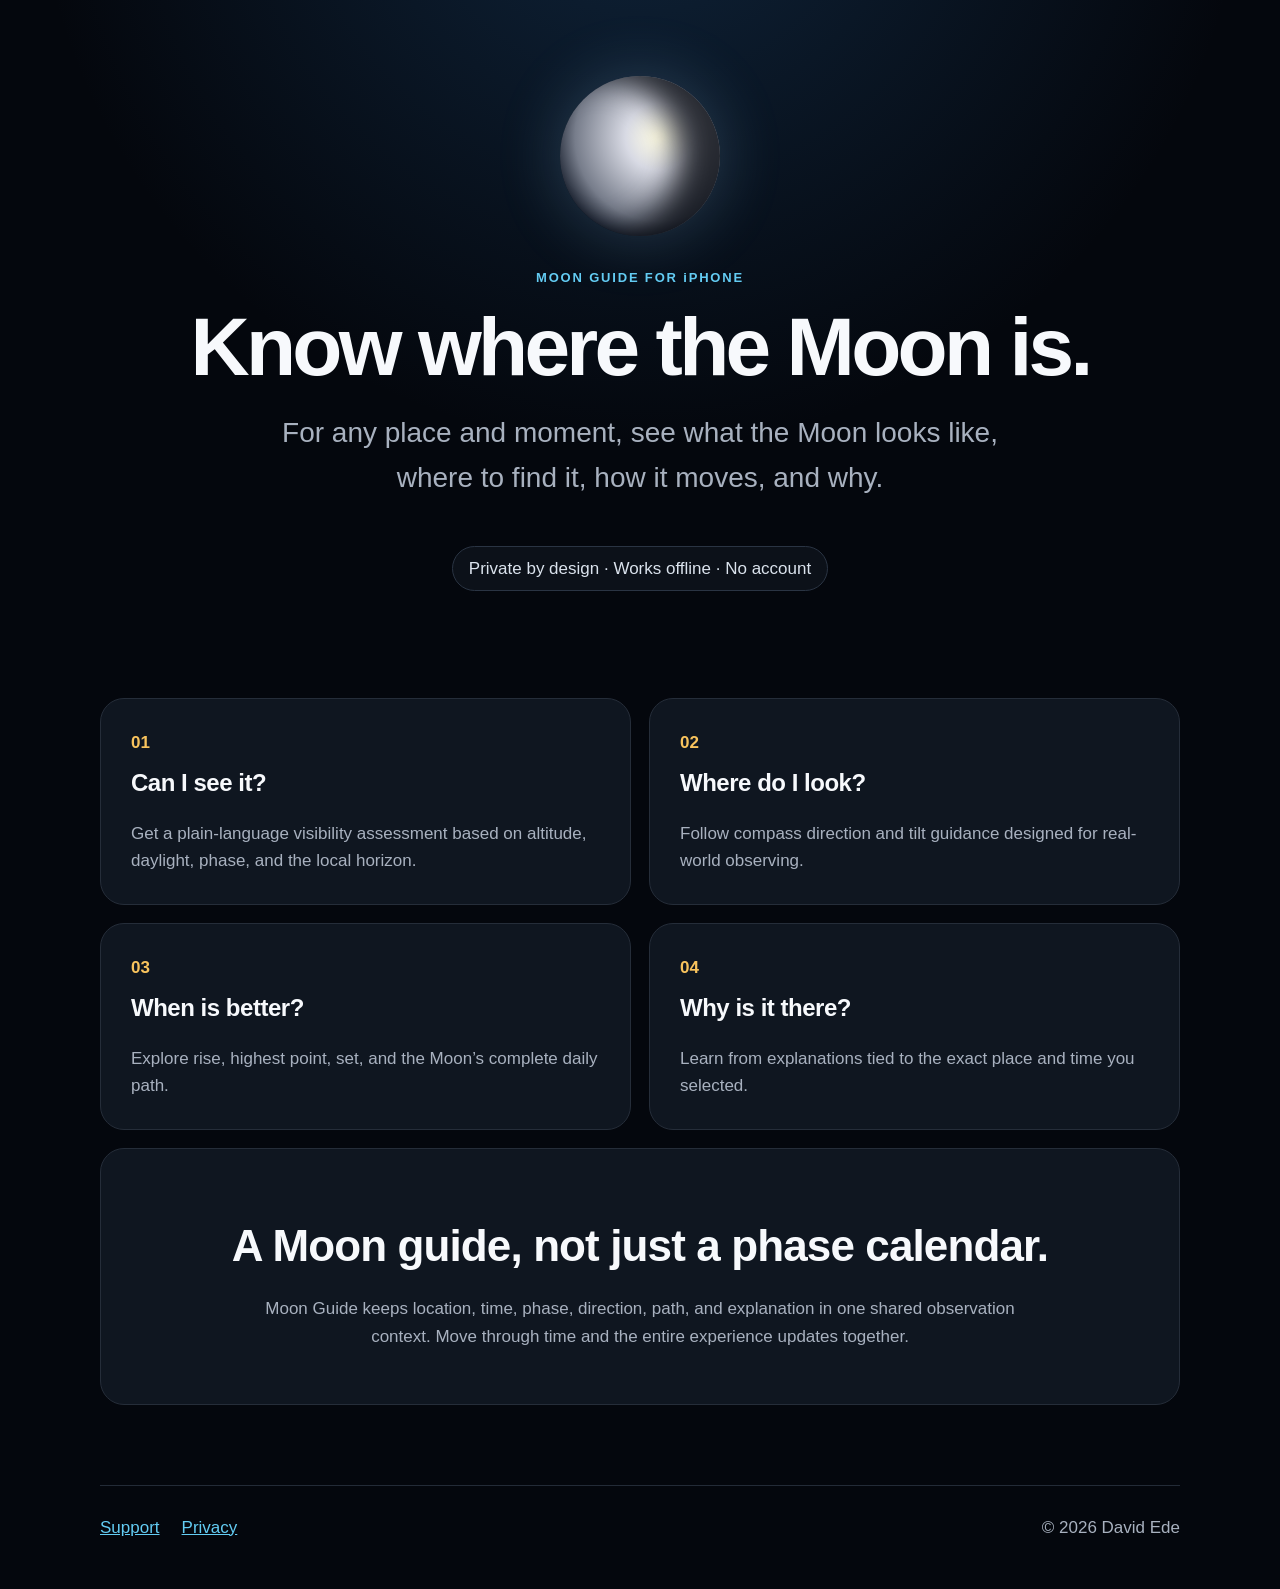
==== index.html @ ad659d66 "Publish Moon Guide support and privacy site" ====
<!doctype html>
<html lang="en">
<head>
  <meta charset="utf-8">
  <meta name="viewport" content="width=device-width, initial-scale=1">
  <meta name="description" content="Moon Guide shows what the Moon looks like, where it is, how it is moving, and why—privately and offline.">
  <title>Moon Guide — Your Moon, right now</title>
  <link rel="stylesheet" href="style.css">
</head>
<body>
  <main>
    <section class="hero">
      <div class="moon" aria-hidden="true"></div>
      <p class="eyebrow">MOON GUIDE FOR iPHONE</p>
      <h1>Know where the Moon is.</h1>
      <p class="lead">For any place and moment, see what the Moon looks like, where to find it, how it moves, and why.</p>
      <p class="badge">Private by design · Works offline · No account</p>
    </section>

    <section class="features" aria-label="Features">
      <article><span>01</span><h2>Can I see it?</h2><p>Get a plain-language visibility assessment based on altitude, daylight, phase, and the local horizon.</p></article>
      <article><span>02</span><h2>Where do I look?</h2><p>Follow compass direction and tilt guidance designed for real-world observing.</p></article>
      <article><span>03</span><h2>When is better?</h2><p>Explore rise, highest point, set, and the Moon’s complete daily path.</p></article>
      <article><span>04</span><h2>Why is it there?</h2><p>Learn from explanations tied to the exact place and time you selected.</p></article>
    </section>

    <section class="statement">
      <h2>A Moon guide, not just a phase calendar.</h2>
      <p>Moon Guide keeps location, time, phase, direction, path, and explanation in one shared observation context. Move through time and the entire experience updates together.</p>
    </section>
  </main>
  <footer>
    <a href="support.html">Support</a>
    <a href="privacy.html">Privacy</a>
    <span>© 2026 David Ede</span>
  </footer>
</body>
</html>
---- style.css ----
:root {
  color-scheme: dark;
  --bg: #04070d;
  --card: #111722;
  --text: #f7f9fc;
  --muted: #a8b1bf;
  --blue: #63ccf3;
  --gold: #f8c35d;
}
* { box-sizing: border-box; }
html { background: var(--bg); }
body {
  margin: 0;
  color: var(--text);
  background:
    radial-gradient(circle at 50% -10%, rgba(36, 91, 145, .35), transparent 38rem),
    var(--bg);
  font: 17px/1.6 -apple-system, BlinkMacSystemFont, "Segoe UI", sans-serif;
}
a { color: var(--blue); }
main, footer { width: min(1080px, calc(100% - 40px)); margin-inline: auto; }
.hero { text-align: center; padding: 76px 0 90px; }
.moon {
  width: 160px; height: 160px; margin: 0 auto 32px; border-radius: 50%;
  background: radial-gradient(circle at 62% 38%, #fffde8 0 3%, #d8dae4 24%, #777d8b 60%, #222937 76%);
  box-shadow: 0 0 64px rgba(150, 208, 255, .22), inset -42px 0 30px rgba(2, 5, 12, .78);
}
.eyebrow { color: var(--blue); font-weight: 700; letter-spacing: .14em; font-size: 13px; }
h1 { font-size: clamp(43px, 7vw, 82px); letter-spacing: -.045em; line-height: 1.03; margin: 16px 0 22px; }
.lead { color: var(--muted); font-size: clamp(20px, 3vw, 28px); max-width: 760px; margin: 0 auto 28px; }
.badge { display: inline-block; border: 1px solid #2a3443; background: #0c1119; border-radius: 999px; padding: 8px 16px; color: #dbe3ed; }
.features { display: grid; grid-template-columns: repeat(2, 1fr); gap: 18px; }
article, .statement { padding: 30px; background: color-mix(in srgb, var(--card) 92%, transparent); border: 1px solid #252d39; border-radius: 24px; }
article span { color: var(--gold); font-weight: 700; }
h2 { margin: 8px 0; font-size: 24px; letter-spacing: -.02em; }
article p, .statement p, .document p { color: var(--muted); margin-bottom: 0; }
.statement { margin: 18px 0 80px; text-align: center; padding: 54px 30px; }
.statement h2 { font-size: clamp(28px, 4vw, 44px); }
.statement p { max-width: 760px; margin: 14px auto 0; }
.document { max-width: 760px; padding: 60px 0 80px; }
.document h1 { font-size: clamp(42px, 7vw, 64px); margin-bottom: 8px; }
.document h2 { margin-top: 42px; }
.updated, .back { color: var(--muted); }
footer { border-top: 1px solid #232b37; display: flex; gap: 22px; padding: 28px 0 48px; color: var(--muted); }
footer span { margin-left: auto; }
@media (max-width: 660px) {
  .hero { padding-top: 54px; }
  .features { grid-template-columns: 1fr; }
  footer { flex-wrap: wrap; }
}
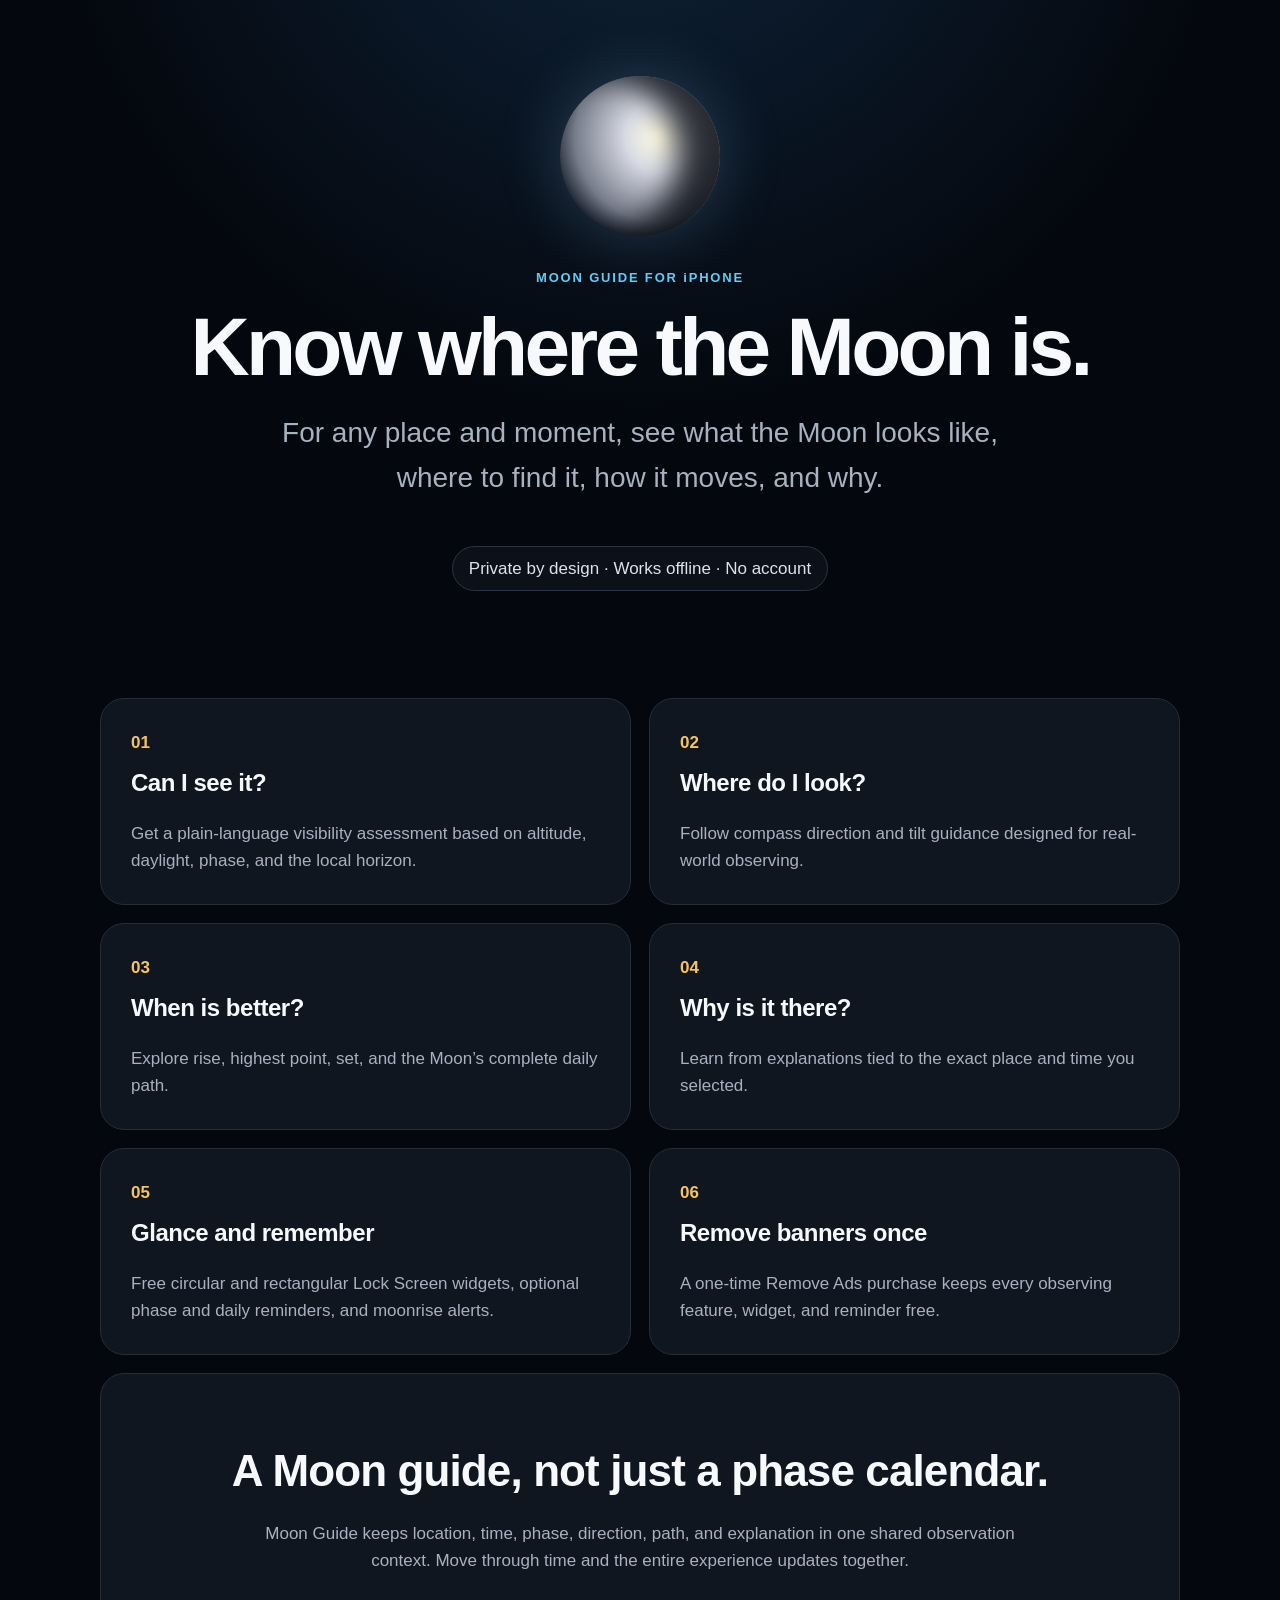
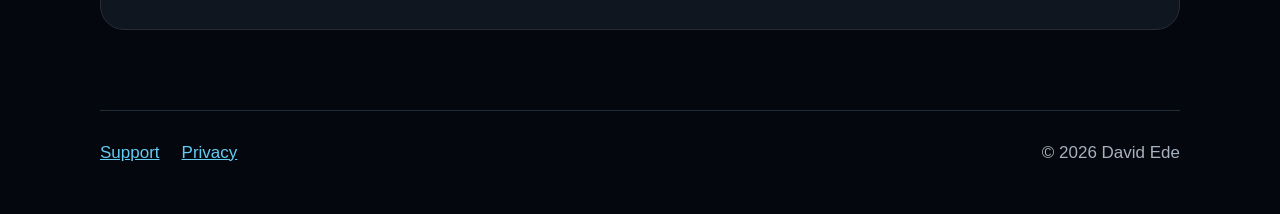
==== commit 261b1c89: "Document widgets reminders purchases and persistent banners" ====
--- a/index.html
+++ b/index.html
@@ -22,6 +22,8 @@
       <article><span>02</span><h2>Where do I look?</h2><p>Follow compass direction and tilt guidance designed for real-world observing.</p></article>
       <article><span>03</span><h2>When is better?</h2><p>Explore rise, highest point, set, and the Moon’s complete daily path.</p></article>
       <article><span>04</span><h2>Why is it there?</h2><p>Learn from explanations tied to the exact place and time you selected.</p></article>
+      <article><span>05</span><h2>Glance and remember</h2><p>Free circular and rectangular Lock Screen widgets, optional phase and daily reminders, and moonrise alerts.</p></article>
+      <article><span>06</span><h2>Remove banners once</h2><p>A one-time Remove Ads purchase keeps every observing feature, widget, and reminder free.</p></article>
     </section>
 
     <section class="statement">
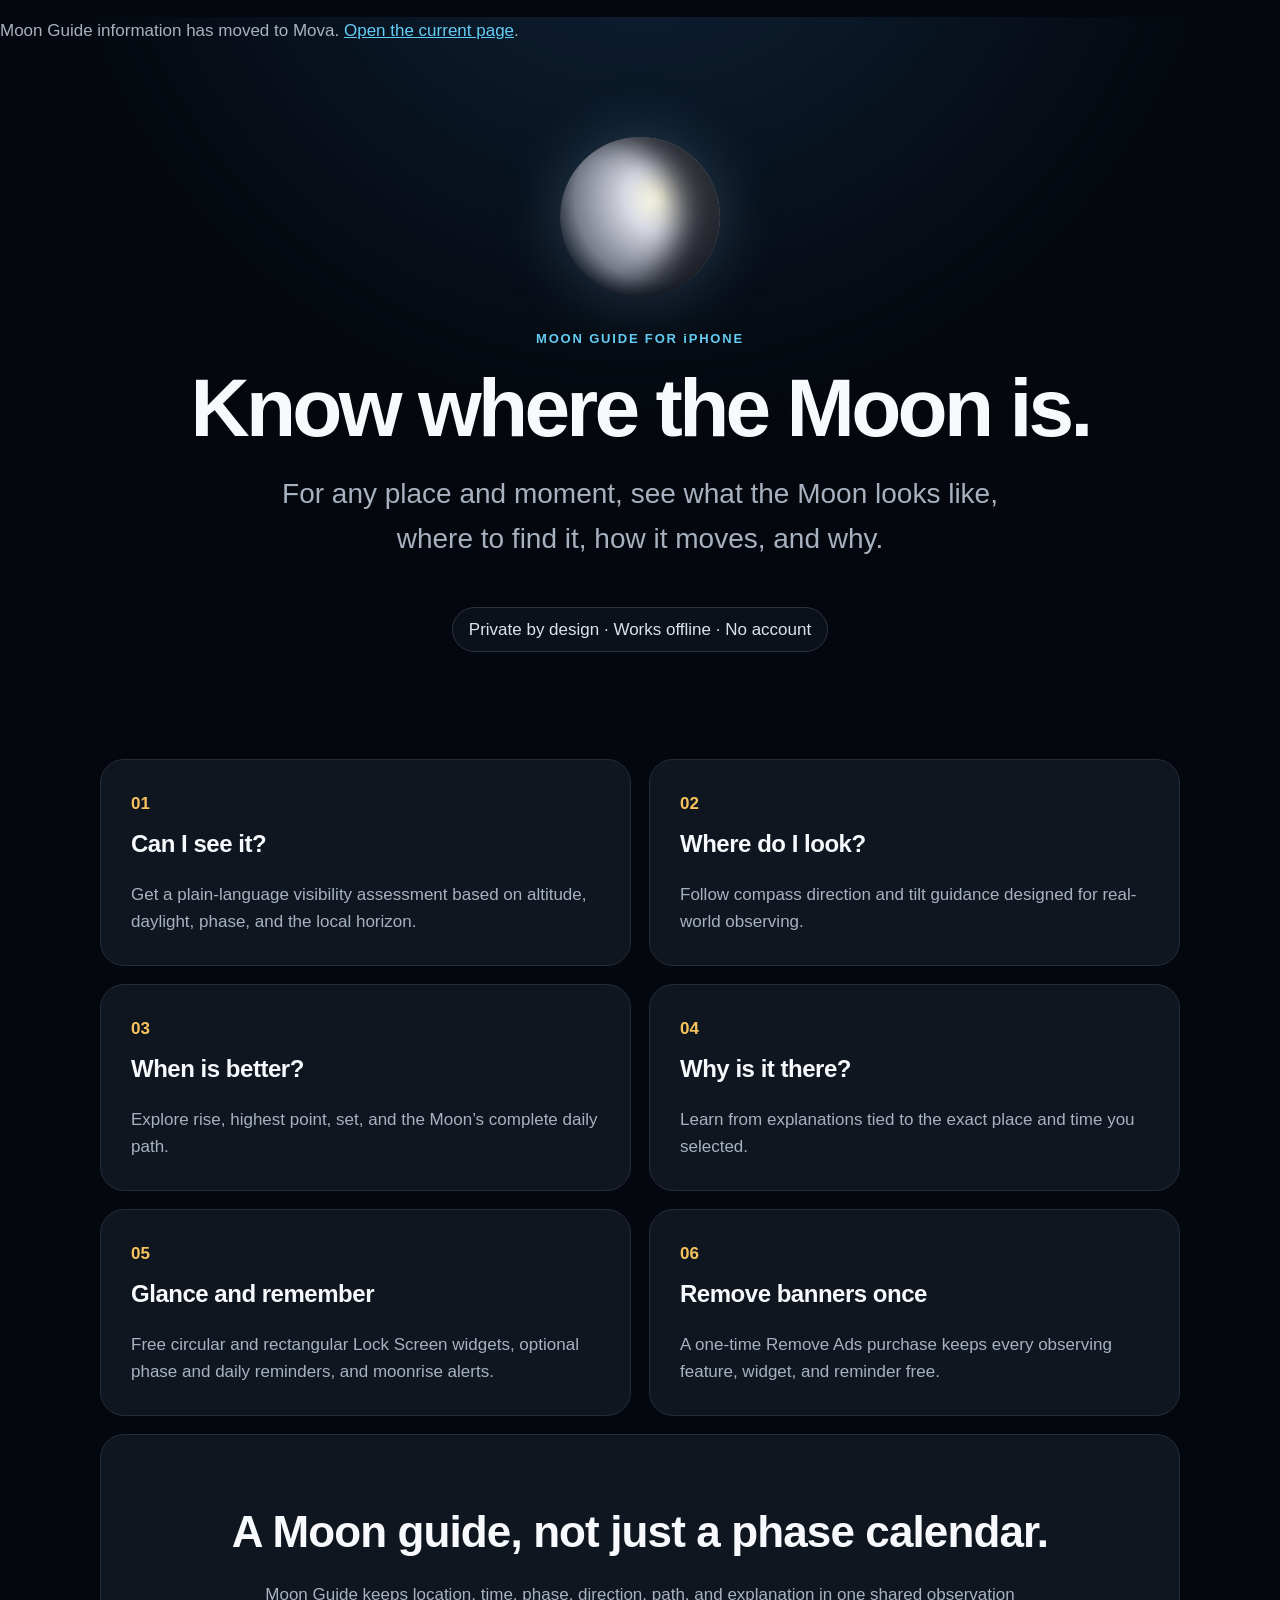
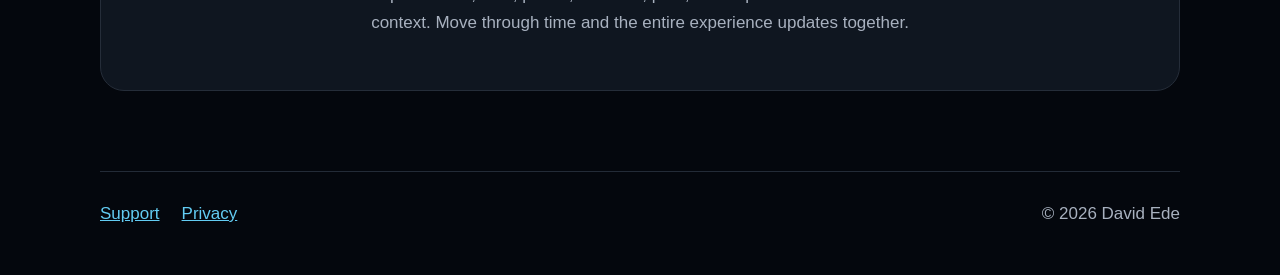
==== commit fc512d98: "Prepare compatibility redirects to Moon Guide pages on Mova" ====
--- a/index.html
+++ b/index.html
@@ -2,12 +2,16 @@
 <html lang="en">
 <head>
   <meta charset="utf-8">
+  <link rel="canonical" href="https://www.learnmova.com/support/moon-guide">
+  <meta name="robots" content="noindex,follow">
+  <meta http-equiv="refresh" content="5;url=https://www.learnmova.com/support/moon-guide">
   <meta name="viewport" content="width=device-width, initial-scale=1">
   <meta name="description" content="Moon Guide shows what the Moon looks like, where it is, how it is moving, and why—privately and offline.">
   <title>Moon Guide — Your Moon, right now</title>
   <link rel="stylesheet" href="style.css">
 </head>
 <body>
+  <p class="updated">Moon Guide information has moved to Mova. <a href="https://www.learnmova.com/support/moon-guide">Open the current page</a>.</p>
   <main>
     <section class="hero">
       <div class="moon" aria-hidden="true"></div>
